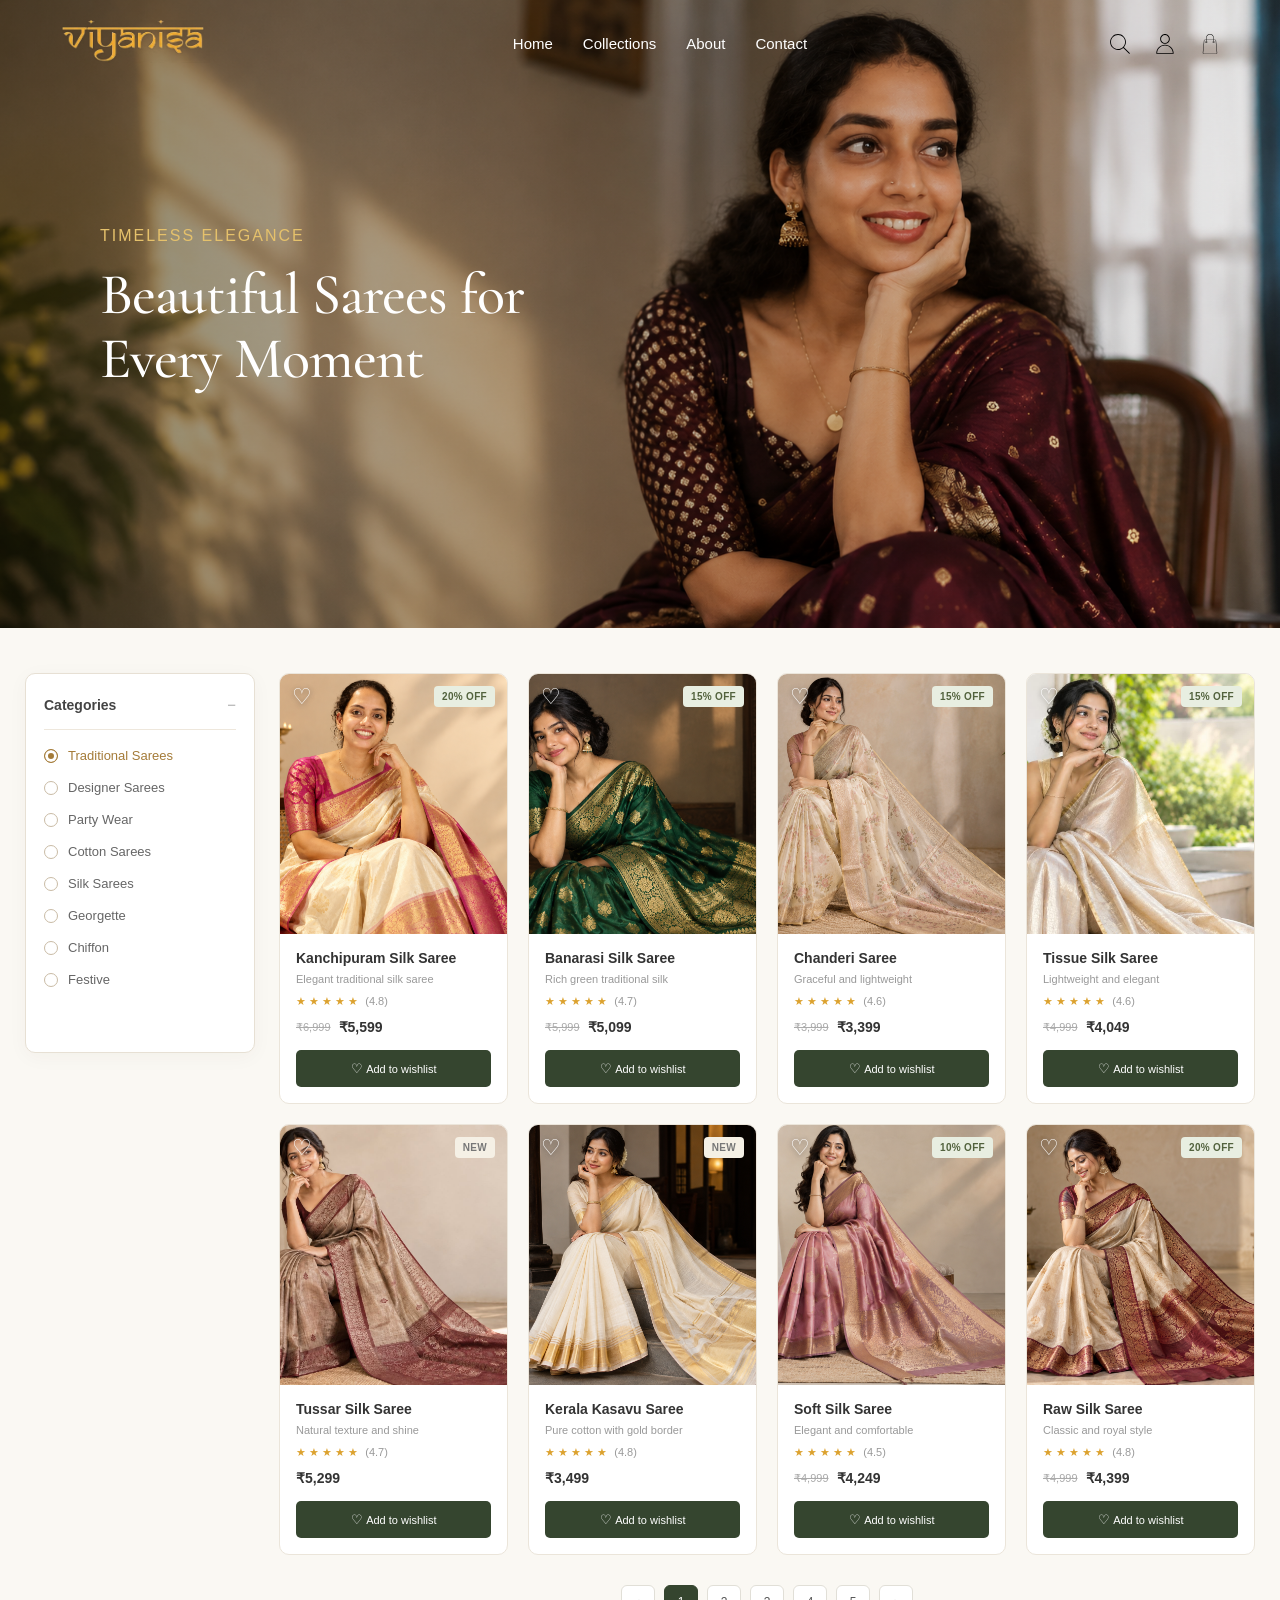
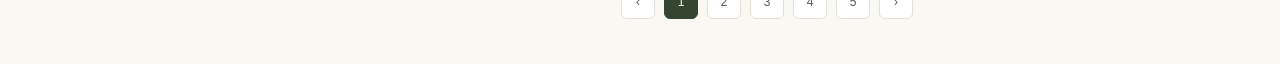
==== cotton.html @ 16934046 "first commit" ====
<!DOCTYPE html>
<html lang="en">

<head>
    <meta charset="UTF-8">
    <meta name="viewport" content="width=device-width, initial-scale=1.0">
    <title>Document</title>
    <link rel="stylesheet" href="page.css">
    <link href="https://fonts.googleapis.com/css2?family=Cormorant+Garamond:wght@400;500;600&display=swap"
        rel="stylesheet">
</head>

<body>
    <section class="her">
        <header class="navbar">
            <div class="logo">
                <img src="assets/logo.png" alt="">
            </div>
            <nav class="links">
                <a href="index.html#homepage">Home</a>
                <a href="index.html#collections">Collections</a>
                <a href="index.html#about">About</a>
                <a href="index.html#contact">Contact</a>
            </nav>
            <div class="log">
                <img src="/assets/search.svg" alt="">
                <img src="/assets/user.svg" alt="">
                <img src="/assets/bag.svg" alt="">
            </div>
        </header>
        <div class="home">
            <h3>TIMELESS ELEGANCE</h3>
            <h1>Beautiful Sarees for Every Moment</h1>
        </div>
    </section>
    <section class="collection">

        <!-- Sidebar -->
        <aside class="side-bar">

            <div class="category-bar">

                <div class="category-title">
                    <h3>Categories</h3>
                    <span>−</span>
                </div>

                <form>

                    <label class="category-item active">
                        <input type="radio" name="category" checked>
                        <span>Traditional Sarees</span>
                    </label>

                    <label class="category-item">
                        <input type="radio" name="category">
                        <span>Designer Sarees</span>
                    </label>

                    <label class="category-item">
                        <input type="radio" name="category">
                        <span>Party Wear</span>
                    </label>

                    <label class="category-item">
                        <input type="radio" name="category">
                        <span>Cotton Sarees</span>
                    </label>

                    <label class="category-item">
                        <input type="radio" name="category">
                        <span>Silk Sarees</span>
                    </label>

                    <label class="category-item">
                        <input type="radio" name="category">
                        <span>Georgette</span>
                    </label>

                    <label class="category-item">
                        <input type="radio" name="category">
                        <span>Chiffon</span>
                    </label>

                    <label class="category-item">
                        <input type="radio" name="category">
                        <span>Festive</span>
                    </label>

                </form>

            </div>

        </aside>


        <!-- Products -->
        <div class="products-section">

            <div class="products-grid">

                <!-- Product 1 -->
                <div class="product-card">

                    <div class="product-image">
                        <span class="discount">20% OFF</span>
                        <span class="wishlist">♡</span>
                        <img src="/assets/sarees/traditional/ChatGPT Image Sep 17, 2026, 11_47_24 AM.png"
                            alt="Kanchipuram Silk Saree">
                    </div>

                    <div class="product-details">
                        <h3>Kanchipuram Silk Saree</h3>
                        <p class="description">Elegant traditional silk saree</p>

                        <div class="rating">★ ★ ★ ★ ★ <span>(4.8)</span></div>

                        <div class="price">
                            <del>₹6,999</del>
                            <strong>₹5,599</strong>
                        </div>

                        <button>Add to wishlist</button>
                    </div>

                </div>


                <!-- Product 2 -->
                <div class="product-card">

                    <div class="product-image">
                        <span class="discount">15% OFF</span>
                        <span class="wishlist">♡</span>
                        <img src="/assets/sarees/traditional/banaras.png" alt="Banarasi Silk Saree">
                    </div>

                    <div class="product-details">
                        <h3>Banarasi Silk Saree</h3>
                        <p class="description">Rich green traditional silk</p>

                        <div class="rating">★ ★ ★ ★ ★ <span>(4.7)</span></div>

                        <div class="price">
                            <del>₹5,999</del>
                            <strong>₹5,099</strong>
                        </div>

                        <button>Add to wishlist</button>
                    </div>

                </div>
                <!-- Product 6 -->
                <div class="product-card">

                    <div class="product-image">
                        <span class="discount">15% OFF</span>
                        <span class="wishlist">♡</span>
                        <img src="/assets/sarees/traditional/0790c813-9429-458a-9a5f-057a167f321a.png"
                            alt="Chanderi Saree">
                    </div>

                    <div class="product-details">
                        <h3>Chanderi Saree</h3>
                        <p class="description">Graceful and lightweight</p>

                        <div class="rating">★ ★ ★ ★ ★ <span>(4.6)</span></div>

                        <div class="price">
                            <del>₹3,999</del>
                            <strong>₹3,399</strong>
                        </div>

                        <button>Add to wishlist</button>
                    </div>

                </div>


                <!-- Product 3 -->
                <div class="product-card">

                    <div class="product-image">
                        <span class="discount">15% OFF</span>
                        <span class="wishlist">♡</span>
                        <img src="/assets/sarees/traditional/WhatsApp Image 2026-09-17 at 10.58.20 AM.jpeg"
                            alt="Tissue Silk Saree">
                    </div>

                    <div class="product-details">
                        <h3>Tissue Silk Saree</h3>
                        <p class="description">Lightweight and elegant</p>

                        <div class="rating">★ ★ ★ ★ ★ <span>(4.6)</span></div>

                        <div class="price">
                            <del>₹4,999</del>
                            <strong>₹4,049</strong>
                        </div>

                        <button>Add to wishlist</button>
                    </div>

                </div>
                <!-- Product 7 -->
                <div class="product-card">

                    <div class="product-image">
                        <span class="new">NEW</span>
                        <span class="wishlist">♡</span>
                        <img src="/assets/sarees/traditional/WhatsApp Image 2026-09-17 at 11.53.14 AM.jpeg"
                            alt="Tussar Silk Saree">
                    </div>

                    <div class="product-details">
                        <h3>Tussar Silk Saree</h3>
                        <p class="description">Natural texture and shine</p>

                        <div class="rating">★ ★ ★ ★ ★ <span>(4.7)</span></div>

                        <div class="price">
                            <strong>₹5,299</strong>
                        </div>

                        <button>Add to wishlist</button>
                    </div>

                </div>

                <!-- Product 4 -->
                <div class="product-card">

                    <div class="product-image">
                        <span class="new">NEW</span>
                        <span class="wishlist">♡</span>
                        <img src="/assets/sarees/traditional/dae0975a-568a-498c-8815-507b2bdabb87.png"
                            alt="Kerala Kasavu Saree">
                    </div>

                    <div class="product-details">
                        <h3>Kerala Kasavu Saree</h3>
                        <p class="description">Pure cotton with gold border</p>

                        <div class="rating">★ ★ ★ ★ ★ <span>(4.8)</span></div>

                        <div class="price">
                            <strong>₹3,499</strong>
                        </div>

                        <button>Add to wishlist</button>
                    </div>

                </div>


                <!-- Product 5 -->
                <div class="product-card">

                    <div class="product-image">
                        <span class="discount">10% OFF</span>
                        <span class="wishlist">♡</span>
                        <img src="/assets/sarees/traditional/image.png" alt="Soft Silk Saree">
                    </div>

                    <div class="product-details">
                        <h3>Soft Silk Saree</h3>
                        <p class="description">Elegant and comfortable</p>

                        <div class="rating">★ ★ ★ ★ ★ <span>(4.5)</span></div>

                        <div class="price">
                            <del>₹4,999</del>
                            <strong>₹4,249</strong>
                        </div>

                        <button>Add to wishlist</button>
                    </div>

                </div>








                <!-- Product 8 -->
                <div class="product-card">

                    <div class="product-image">
                        <span class="discount">20% OFF</span>
                        <span class="wishlist">♡</span>
                        <img src="/assets/sarees/traditional/image copy.png" alt="Raw Silk Saree">
                    </div>

                    <div class="product-details">
                        <h3>Raw Silk Saree</h3>
                        <p class="description">Classic and royal style</p>

                        <div class="rating">★ ★ ★ ★ ★ <span>(4.8)</span></div>

                        <div class="price">
                            <del>₹4,999</del>
                            <strong>₹4,399</strong>
                        </div>

                        <button>Add to wishlist</button>
                    </div>

                </div>

            </div>


            <!-- Pagination -->
            <div class="pagination">
                <button>‹</button>
                <button class="active-page">1</button>
                <button>2</button>
                <button>3</button>
                <button>4</button>
                <button>5</button>
                <button>›</button>
            </div>

        </div>

    </section>

</body>

</html>
---- page.css ----
/* =========================
   GLOBAL STYLES
========================= */

* {
    margin: 0;
    padding: 0;
    box-sizing: border-box;
}

body {
    width: 100%;
    font-family: Arial, sans-serif;
    background: #faf8f3;
    color: #333;
}

img {
    max-width: 100%;
}

button,
input {
    font-family: inherit;
}

.hero h1 {
    margin: 0;
}


/* =========================
   HERO SECTION
========================= */

.hero,
.her {
    min-height: 628px;
    background-size: cover;
    background-position: center;
    background-repeat: no-repeat;
    position: relative;
}

.hero {
    background-image: url('/assets/bg.png');
}

.her {
    background-image: url('/assets/traditional-images/ChatGPT\ Image\ Sep\ 15\,\ 2026\,\ 10_00_18\ AM.png');
}
 
/* Dark overlay for readability */

.her::before,
.hero::before {
    content: "";
    position: absolute;
    inset: 0;
    background: linear-gradient(
        90deg,
        rgba(0, 0, 0, 0.45),
        rgba(0, 0, 0, 0.08)
    );
    z-index: 0;
}


/* =========================
   NAVBAR
========================= */

.navbar {
    display: flex;
    justify-content: space-between;
    align-items: center;
    padding: 20px 60px;
    position: relative;
    z-index: 2;
    color: white;
}

.logo img {
    width: 150px;
    height: auto;
    animation: logoGlow 3s ease-in-out infinite;
}

.links {
    display: flex;
    gap: 30px;
    align-items: center;
}

.links a {
    text-decoration: none;
    color: white;
    font-size: 15px;
    font-weight: 500;
    position: relative;
    transition: color 0.3s ease;
}

.links a::after {
    content: "";
    position: absolute;
    width: 0;
    height: 2px;
    bottom: -6px;
    left: 0;
    background: #a47b38;
    transition: width 0.3s ease;
}

.links a:hover {
    color: #a47b38;
}

.links a:hover::after {
    width: 100%;
}

.log {
    display: flex;
    align-items: center;
    gap: 25px;
}

.log img {
    width: 20px;
    height: auto;
    transition: transform 0.3s ease;
}

.log img:hover {
    transform: scale(1.15);
}


/* =========================
   LOGO ANIMATION
========================= */

@keyframes logoGlow {
    0% {
        transform: scale(1);
        opacity: 0.85;
    }

    50% {
        transform: scale(1.04);
        opacity: 1;
    }

    100% {
        transform: scale(1);
        opacity: 1;
    }
}


/* =========================
   HERO CONTENT
========================= */

.home {
    max-width: 430px;
    padding: 140px 0;
    margin-left: 100px;
    display: flex;
    flex-direction: column;
    gap: 18px;
    position: relative;
    z-index: 1;
}

.home h3 {
    color: #e5c16b;
    font-size: 16px;
    letter-spacing: 2px;
    text-transform: uppercase;
    font-weight: 500;
}

.her .home h1 {
    font-family: "Cormorant Garamond", "Times New Roman", serif;
    font-size: clamp(38px, 5vw, 58px);
    font-weight: 500;
    line-height: 1.1;
    letter-spacing: -1px;
    color: white;
}

.home p {
    width: 100%;
    max-width: 390px;
    text-align: left;
    font-family: Arial, sans-serif;
    font-size: 15px;
    line-height: 1.8;
    color: #f3f3f3;
}


/* =========================
   FOOTER INFO STRIP
========================= */

.home-foot {
    display: flex;
    justify-content: space-evenly;
    align-items: stretch;
    flex-wrap: wrap;
    gap: 20px;
    padding: 28px 20px;
    background: #fff6e7;
}

.home-foot > div {
    flex: 1;
    min-width: 160px;
    text-align: center;
    padding: 10px 20px;
    border-right: 1px solid #d8d3ca;
}

.home-foot > div:last-child {
    border-right: none;
}


/* =========================
   COLLECTION SECTION
========================= */

.collection {
    display: flex;
    gap: 24px;
    max-width: 1400px;
    margin: 45px auto;
    padding: 0 25px;
    align-items: flex-start;
}


/* =========================
   SIDEBAR
========================= */

.side-bar {
    width: 230px;
    flex-shrink: 0;
}

.category-bar {
    background: #fff;
    border: 1px solid #e7e0d4;
    border-radius: 10px;
    padding: 22px 18px;
    min-height: 380px;
    box-shadow: 0 4px 20px rgba(80, 60, 30, 0.04);
}

.category-title {
    display: flex;
    justify-content: space-between;
    align-items: center;
    padding-bottom: 16px;
    border-bottom: 1px solid #eee7dc;
    margin-bottom: 18px;
}

.category-title h3 {
    font-size: 14px;
    font-weight: 600;
    color: #444;
    text-transform: capitalize;
}

.category-title span {
    font-size: 15px;
    color: #aaa;
}


/* =========================
   CATEGORY ITEMS
========================= */

.category-bar form {
    display: flex;
    flex-direction: column;
    gap: 17px;
}

.category-item {
    display: flex;
    align-items: center;
    gap: 10px;
    font-size: 13px;
    color: #666;
    cursor: pointer;
    transition: color 0.3s ease;
}

.category-item input {
    appearance: none;
    width: 14px;
    height: 14px;
    border: 1px solid #c9bba5;
    border-radius: 50%;
    cursor: pointer;
    position: relative;
    flex-shrink: 0;
}

.category-item input:checked {
    border-color: #a47b38;
    background: #a47b38;
    box-shadow: inset 0 0 0 3px #fff;
}

.category-item:hover {
    color: #a47b38;
}

.category-item.active span {
    color: #a47b38;
}


/* =========================
   PRODUCTS SECTION
========================= */

.products-section {
    flex: 1;
    min-width: 0;
}

.products-grid {
    display: grid;
    grid-template-columns: repeat(4, minmax(0, 1fr));
    gap: 20px;
}


/* =========================
   PRODUCT CARD
========================= */

.product-card {
    background: #fff;
    border: 1px solid #ebe5da;
    border-radius: 10px;
    overflow: hidden;
    transition:
        transform 0.3s ease,
        box-shadow 0.3s ease;
}

.product-card:hover {
    transform: translateY(-6px);
    box-shadow: 0 12px 30px rgba(60, 45, 20, 0.1);
}


/* =========================
   PRODUCT IMAGE
========================= */

.product-image {
    position: relative;
    height: 260px;
    background: #f2eee7;
    overflow: hidden;
}

.product-image img {
    width: 100%;
    height: 100%;
    object-fit: cover;
    display: block;
    transition: transform 0.5s ease;
}

.product-card:hover .product-image img {
    transform: scale(1.06);
}


/* =========================
   PRODUCT LABELS
========================= */

.discount,
.new {
    position: absolute;
    top: 12px;
    right: 12px;
    z-index: 1;
    padding: 5px 8px;
    font-size: 10px;
    font-weight: 600;
    border-radius: 4px;
    letter-spacing: 0.3px;
}

.discount {
    background: #e8eee1;
    color: #52623d;
}

.new {
    background: #f5f0e5;
    color: #777;
}

.wishlist {
    position: absolute;
    top: 10px;
    left: 12px;
    z-index: 1;
    font-size: 22px;
    color: white;
    text-shadow: 0 1px 5px #333;
    cursor: pointer;
    transition: transform 0.3s ease;
}

.wishlist:hover {
    transform: scale(1.2);
}


/* =========================
   PRODUCT DETAILS
========================= */

.product-details {
    padding: 16px;
}

.product-details h3 {
    font-size: 14px;
    font-weight: 600;
    color: #333;
    margin-bottom: 7px;
    white-space: nowrap;
    overflow: hidden;
    text-overflow: ellipsis;
}

.description {
    font-size: 11px;
    color: #999;
    margin-bottom: 10px;
    white-space: nowrap;
    overflow: hidden;
    text-overflow: ellipsis;
}

.rating {
    font-size: 11px;
    color: #dca22f;
    margin-bottom: 10px;
}

.rating span {
    color: #999;
    margin-left: 4px;
}


/* =========================
   PRICE
========================= */

.price {
    display: flex;
    align-items: center;
    gap: 8px;
    margin-bottom: 14px;
    min-height: 18px;
}

.price del {
    font-size: 11px;
    color: #aaa;
}

.price strong {
    font-size: 14px;
    color: #333;
}


/* =========================
   ADD TO CART BUTTON
========================= */

.product-details button {
    width: 100%;
    padding: 11px 8px;
    background: #35452f;
    border: none;
    border-radius: 5px;
    color: #fff;
    font-size: 11px;
    font-weight: 500;
    cursor: pointer;
    transition:
        background 0.3s ease,
        transform 0.2s ease;
}

.product-details button::before {
    content: "♡ ";
    font-size: 13px;
}

.product-details button:hover {
    background: #526b49;
    transform: translateY(-1px);
}


/* =========================
   PAGINATION
========================= */

.pagination {
    display: flex;
    justify-content: center;
    align-items: center;
    gap: 9px;
    margin-top: 30px;
}

.pagination button {
    width: 34px;
    height: 34px;
    border: 1px solid #e1dfd7;
    background: #fff;
    border-radius: 6px;
    font-size: 12px;
    color: #555;
    cursor: pointer;
    transition: all 0.3s ease;
}

.pagination button:hover,
.pagination .active-page {
    background: #35452f;
    color: #fff;
    border-color: #35452f;
}


/* =========================
   RESPONSIVE DESIGN
========================= */

@media (max-width: 1100px) {

    .products-grid {
        grid-template-columns: repeat(3, minmax(0, 1fr));
    }

    .side-bar {
        width: 200px;
    }

    .product-image {
        height: 240px;
    }

    .navbar {
        padding: 20px 35px;
    }

    .home {
        margin-left: 60px;
    }
}


@media (max-width: 800px) {

    .navbar {
        padding: 20px;
    }

    .links {
        gap: 15px;
    }

    .links a {
        font-size: 13px;
    }

    .home {
        margin-left: 35px;
        padding: 110px 20px;
    }

    .collection {
        flex-direction: column;
        padding: 0 18px;
        margin-top: 30px;
    }

    .side-bar {
        width: 100%;
    }

    .category-bar {
        min-height: auto;
    }

    .category-bar form {
        display: grid;
        grid-template-columns: repeat(2, 1fr);
        gap: 15px;
    }

    .products-grid {
        grid-template-columns: repeat(2, minmax(0, 1fr));
        gap: 14px;
        width: 100%;
    }

    .product-image {
        height: 230px;
    }

    .home-foot {
        gap: 0;
    }

    .home-foot > div {
        min-width: 50%;
        border-right: none;
    }
}


@media (max-width: 480px) {

    .navbar {
        padding: 15px;
    }

    .logo img {
        width: 110px;
    }

    .links {
        gap: 10px;
    }

    .links a {
        font-size: 11px;
    }

    .log {
        gap: 10px;
    }

    .home {
        margin-left: 0;
        padding: 100px 25px;
    }

    .home h3 {
        font-size: 12px;
    }

    .home p {
        font-size: 13px;
    }

    .collection {
        padding: 0 12px;
    }

    .products-grid {
        grid-template-columns: repeat(2, minmax(0, 1fr));
        gap: 10px;
    }

    .product-image {
        height: 190px;
    }

    .product-details {
        padding: 12px;
    }

    .product-details h3 {
        font-size: 12px;
    }

    .product-details button {
        padding: 10px 5px;
    }
}


@media (max-width: 350px) {

    .products-grid {
        grid-template-columns: 1fr;
    }

    .product-image {
        height: 250px;
    }
}
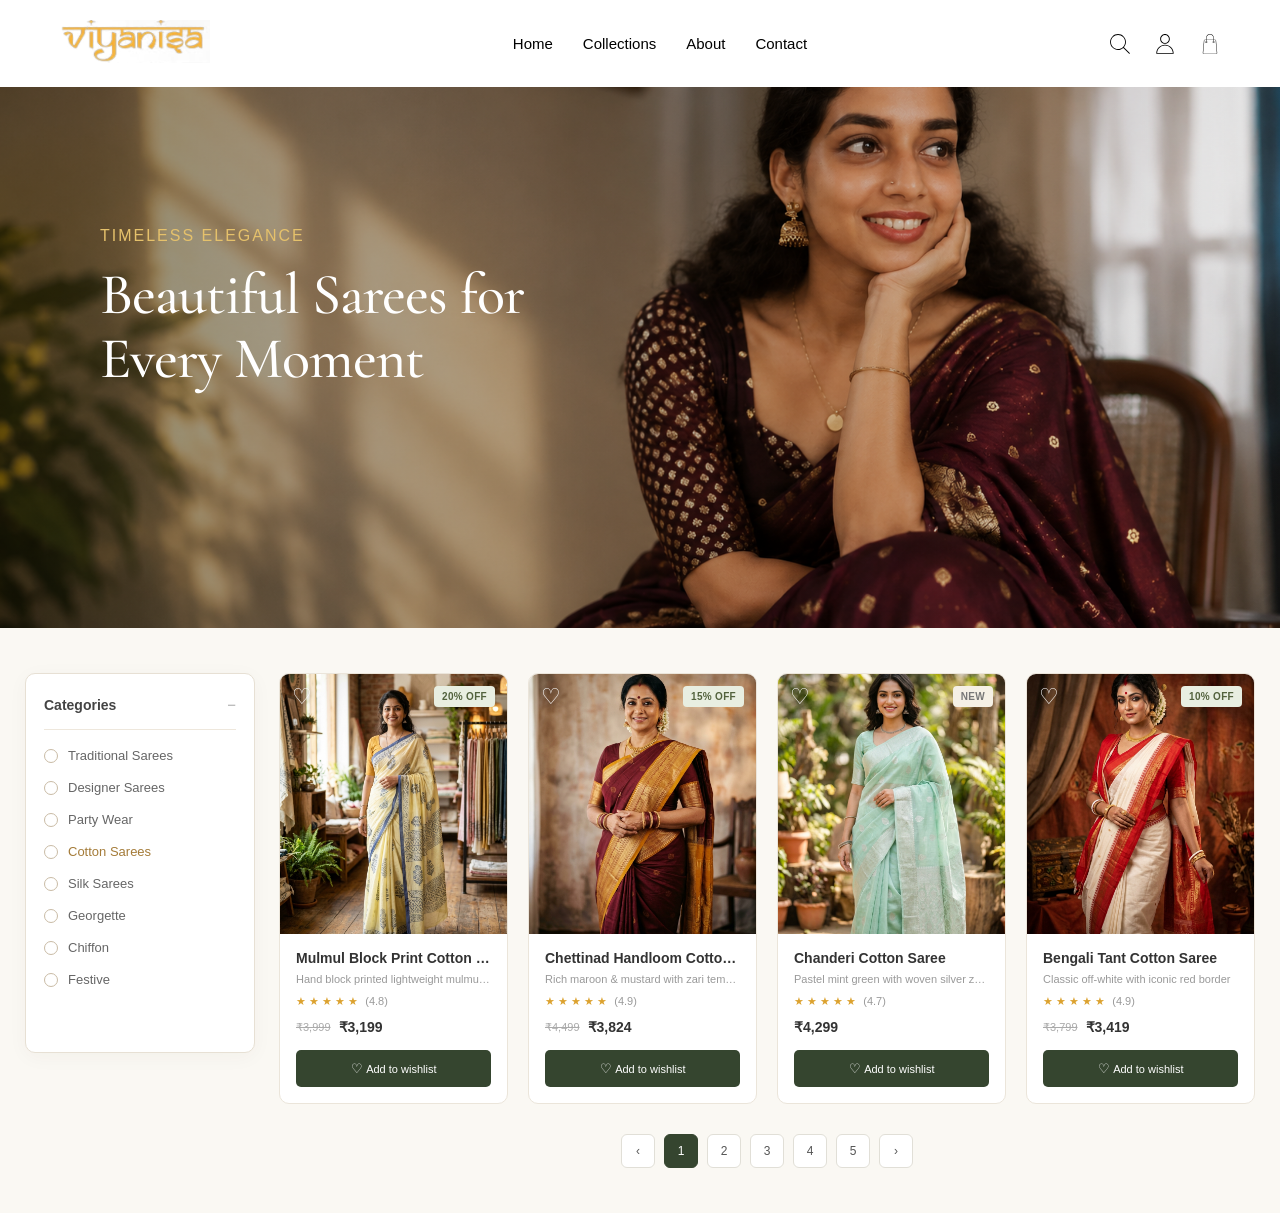
==== commit 4557a7cb: "feat: add new saree collection assets and update page navigation and styling" ====
--- a/cotton.html
+++ b/cotton.html
@@ -4,10 +4,15 @@
 <head>
     <meta charset="UTF-8">
     <meta name="viewport" content="width=device-width, initial-scale=1.0">
-    <title>Document</title>
+    <title>Cotton Sarees Collection | Viyanisa</title>
     <link rel="stylesheet" href="page.css">
     <link href="https://fonts.googleapis.com/css2?family=Cormorant+Garamond:wght@400;500;600&display=swap"
         rel="stylesheet">
+    <script>
+        function goToPage(page) {
+            window.location.href = page;
+        }
+    </script>
 </head>
 
 <body>
@@ -47,23 +52,23 @@
 
                 <form>
 
+                    <label class="category-item">
+                        <input type="radio" name="category" onchange="goToPage('traditional.html')">
+                        <span>Traditional Sarees</span>
+                    </label>
+
+                    <label class="category-item">
+                        <input type="radio" name="category" onchange="goToPage('designer.html')">
+                        <span>Designer Sarees</span>
+                    </label>
+
+                    <label class="category-item">
+                        <input type="radio" name="category" onchange="goToPage('partywear.html')">
+                        <span>Party Wear</span>
+                    </label>
+
                     <label class="category-item active">
-                        <input type="radio" name="category" checked>
-                        <span>Traditional Sarees</span>
-                    </label>
-
-                    <label class="category-item">
-                        <input type="radio" name="category">
-                        <span>Designer Sarees</span>
-                    </label>
-
-                    <label class="category-item">
-                        <input type="radio" name="category">
-                        <span>Party Wear</span>
-                    </label>
-
-                    <label class="category-item">
-                        <input type="radio" name="category">
+                        <input type="radio" name="category" onchange="goToPage('cotton.html')">
                         <span>Cotton Sarees</span>
                     </label>
 
@@ -98,216 +103,99 @@
         <div class="products-section">
 
             <div class="products-grid">
-
-                <!-- Product 1 -->
-                <div class="product-card">
-
+                <!-- Cotton Product 1 -->
+                <div class="product-card">
                     <div class="product-image">
                         <span class="discount">20% OFF</span>
                         <span class="wishlist">♡</span>
-                        <img src="/assets/sarees/traditional/ChatGPT Image Sep 17, 2026, 11_47_24 AM.png"
-                            alt="Kanchipuram Silk Saree">
-                    </div>
-
-                    <div class="product-details">
-                        <h3>Kanchipuram Silk Saree</h3>
-                        <p class="description">Elegant traditional silk saree</p>
+                        <img src="assets/sarees/cotton/mulmul_block_print.jpg"
+                            alt="Mulmul Block Print Cotton Saree">
+                    </div>
+
+                    <div class="product-details">
+                        <h3>Mulmul Block Print Cotton Saree</h3>
+                        <p class="description">Hand block printed lightweight mulmul cotton</p>
 
                         <div class="rating">★ ★ ★ ★ ★ <span>(4.8)</span></div>
 
                         <div class="price">
-                            <del>₹6,999</del>
-                            <strong>₹5,599</strong>
-                        </div>
-
-                        <button>Add to wishlist</button>
-                    </div>
-
-                </div>
-
-
-                <!-- Product 2 -->
-                <div class="product-card">
-
+                            <del>₹3,999</del>
+                            <strong>₹3,199</strong>
+                        </div>
+
+                        <button>Add to wishlist</button>
+                    </div>
+                </div>
+
+                <!-- Cotton Product 2 -->
+                <div class="product-card">
                     <div class="product-image">
                         <span class="discount">15% OFF</span>
                         <span class="wishlist">♡</span>
-                        <img src="/assets/sarees/traditional/banaras.png" alt="Banarasi Silk Saree">
-                    </div>
-
-                    <div class="product-details">
-                        <h3>Banarasi Silk Saree</h3>
-                        <p class="description">Rich green traditional silk</p>
+                        <img src="assets/sarees/cotton/chettinad_handloom.jpg"
+                            alt="Chettinad Handloom Cotton Saree">
+                    </div>
+
+                    <div class="product-details">
+                        <h3>Chettinad Handloom Cotton Saree</h3>
+                        <p class="description">Rich maroon & mustard with zari temple border</p>
+
+                        <div class="rating">★ ★ ★ ★ ★ <span>(4.9)</span></div>
+
+                        <div class="price">
+                            <del>₹4,499</del>
+                            <strong>₹3,824</strong>
+                        </div>
+
+                        <button>Add to wishlist</button>
+                    </div>
+                </div>
+
+                <!-- Cotton Product 3 -->
+                <div class="product-card">
+                    <div class="product-image">
+                        <span class="new">NEW</span>
+                        <span class="wishlist">♡</span>
+                        <img src="assets/sarees/cotton/chanderi_mint_green.jpg"
+                            alt="Chanderi Mint Green Cotton Saree">
+                    </div>
+
+                    <div class="product-details">
+                        <h3>Chanderi Cotton Saree</h3>
+                        <p class="description">Pastel mint green with woven silver zari motifs</p>
 
                         <div class="rating">★ ★ ★ ★ ★ <span>(4.7)</span></div>
 
                         <div class="price">
-                            <del>₹5,999</del>
-                            <strong>₹5,099</strong>
-                        </div>
-
-                        <button>Add to wishlist</button>
-                    </div>
-
-                </div>
-                <!-- Product 6 -->
-                <div class="product-card">
-
-                    <div class="product-image">
-                        <span class="discount">15% OFF</span>
-                        <span class="wishlist">♡</span>
-                        <img src="/assets/sarees/traditional/0790c813-9429-458a-9a5f-057a167f321a.png"
-                            alt="Chanderi Saree">
-                    </div>
-
-                    <div class="product-details">
-                        <h3>Chanderi Saree</h3>
-                        <p class="description">Graceful and lightweight</p>
-
-                        <div class="rating">★ ★ ★ ★ ★ <span>(4.6)</span></div>
-
-                        <div class="price">
-                            <del>₹3,999</del>
-                            <strong>₹3,399</strong>
-                        </div>
-
-                        <button>Add to wishlist</button>
-                    </div>
-
-                </div>
-
-
-                <!-- Product 3 -->
-                <div class="product-card">
-
-                    <div class="product-image">
-                        <span class="discount">15% OFF</span>
-                        <span class="wishlist">♡</span>
-                        <img src="/assets/sarees/traditional/WhatsApp Image 2026-09-17 at 10.58.20 AM.jpeg"
-                            alt="Tissue Silk Saree">
-                    </div>
-
-                    <div class="product-details">
-                        <h3>Tissue Silk Saree</h3>
-                        <p class="description">Lightweight and elegant</p>
-
-                        <div class="rating">★ ★ ★ ★ ★ <span>(4.6)</span></div>
-
-                        <div class="price">
-                            <del>₹4,999</del>
-                            <strong>₹4,049</strong>
-                        </div>
-
-                        <button>Add to wishlist</button>
-                    </div>
-
-                </div>
-                <!-- Product 7 -->
-                <div class="product-card">
-
-                    <div class="product-image">
-                        <span class="new">NEW</span>
-                        <span class="wishlist">♡</span>
-                        <img src="/assets/sarees/traditional/WhatsApp Image 2026-09-17 at 11.53.14 AM.jpeg"
-                            alt="Tussar Silk Saree">
-                    </div>
-
-                    <div class="product-details">
-                        <h3>Tussar Silk Saree</h3>
-                        <p class="description">Natural texture and shine</p>
-
-                        <div class="rating">★ ★ ★ ★ ★ <span>(4.7)</span></div>
-
-                        <div class="price">
-                            <strong>₹5,299</strong>
-                        </div>
-
-                        <button>Add to wishlist</button>
-                    </div>
-
-                </div>
-
-                <!-- Product 4 -->
-                <div class="product-card">
-
-                    <div class="product-image">
-                        <span class="new">NEW</span>
-                        <span class="wishlist">♡</span>
-                        <img src="/assets/sarees/traditional/dae0975a-568a-498c-8815-507b2bdabb87.png"
-                            alt="Kerala Kasavu Saree">
-                    </div>
-
-                    <div class="product-details">
-                        <h3>Kerala Kasavu Saree</h3>
-                        <p class="description">Pure cotton with gold border</p>
-
-                        <div class="rating">★ ★ ★ ★ ★ <span>(4.8)</span></div>
-
-                        <div class="price">
-                            <strong>₹3,499</strong>
-                        </div>
-
-                        <button>Add to wishlist</button>
-                    </div>
-
-                </div>
-
-
-                <!-- Product 5 -->
-                <div class="product-card">
-
+                            <strong>₹4,299</strong>
+                        </div>
+
+                        <button>Add to wishlist</button>
+                    </div>
+                </div>
+
+                <!-- Cotton Product 4 -->
+                <div class="product-card">
                     <div class="product-image">
                         <span class="discount">10% OFF</span>
                         <span class="wishlist">♡</span>
-                        <img src="/assets/sarees/traditional/image.png" alt="Soft Silk Saree">
-                    </div>
-
-                    <div class="product-details">
-                        <h3>Soft Silk Saree</h3>
-                        <p class="description">Elegant and comfortable</p>
-
-                        <div class="rating">★ ★ ★ ★ ★ <span>(4.5)</span></div>
-
-                        <div class="price">
-                            <del>₹4,999</del>
-                            <strong>₹4,249</strong>
-                        </div>
-
-                        <button>Add to wishlist</button>
-                    </div>
-
-                </div>
-
-
-
-
-
-
-
-
-                <!-- Product 8 -->
-                <div class="product-card">
-
-                    <div class="product-image">
-                        <span class="discount">20% OFF</span>
-                        <span class="wishlist">♡</span>
-                        <img src="/assets/sarees/traditional/image copy.png" alt="Raw Silk Saree">
-                    </div>
-
-                    <div class="product-details">
-                        <h3>Raw Silk Saree</h3>
-                        <p class="description">Classic and royal style</p>
-
-                        <div class="rating">★ ★ ★ ★ ★ <span>(4.8)</span></div>
-
-                        <div class="price">
-                            <del>₹4,999</del>
-                            <strong>₹4,399</strong>
-                        </div>
-
-                        <button>Add to wishlist</button>
-                    </div>
-
+                        <img src="assets/sarees/cotton/bengali_tant_red.jpg"
+                            alt="Bengali Tant Cotton Saree">
+                    </div>
+
+                    <div class="product-details">
+                        <h3>Bengali Tant Cotton Saree</h3>
+                        <p class="description">Classic off-white with iconic red border</p>
+
+                        <div class="rating">★ ★ ★ ★ ★ <span>(4.9)</span></div>
+
+                        <div class="price">
+                            <del>₹3,799</del>
+                            <strong>₹3,419</strong>
+                        </div>
+
+                        <button>Add to wishlist</button>
+                    </div>
                 </div>
 
             </div>
--- a/page.css
+++ b/page.css
@@ -78,7 +78,7 @@
     padding: 20px 60px;
     position: relative;
     z-index: 2;
-    color: white;
+    background-color: white;
 }
 
 .logo img {
@@ -95,7 +95,7 @@
 
 .links a {
     text-decoration: none;
-    color: white;
+    color: black;
     font-size: 15px;
     font-weight: 500;
     position: relative;
